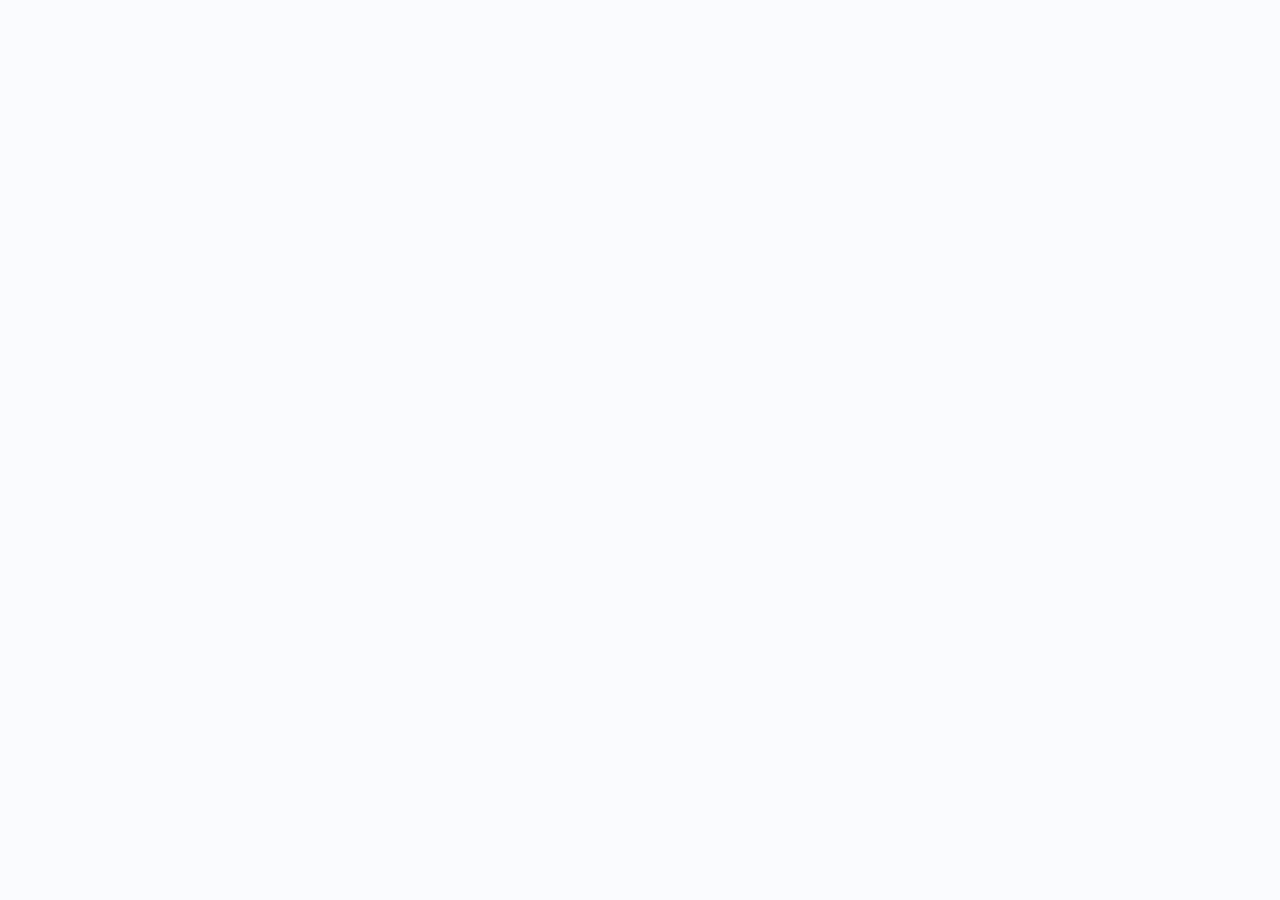
==== index.html @ b671bf77 "Add files via upload" ====
<!DOCTYPE html>
<html lang="en"><head><meta charset="utf-8"><meta name="viewport" content="width=device-width,initial-scale=1">
<title>Bodywise Match</title>
<link rel="preconnect" href="https://fonts.googleapis.com"><link rel="preconnect" href="https://fonts.gstatic.com" crossorigin>
<link href="https://fonts.googleapis.com/css2?family=Poppins:wght@400;500;600;700&display=swap" rel="stylesheet">
<link rel="stylesheet" href="style.css"></head>
<body data-page="index"><div id="root"></div><script src="core.js"></script><script src="app.js"></script></body></html>
---- style.css ----
/* BRAND COLOURS: change these to match bebodywise.com exactly (right-click a colour on the site, choose Inspect). */
:root{--blue:#1b4fd8;--blue-dark:#12338f;--soft:#eef2ff;--ink:#111;--muted:#5f6577;--line:#e4e7f0;--bg:#fafbfe;--warn:#fff3e6;--ok:#e9f8ef}
*{box-sizing:border-box;margin:0;padding:0}
body{font-family:Poppins,system-ui,sans-serif;background:var(--bg);color:var(--ink);line-height:1.55}
a{color:var(--blue)}
.app{display:grid;grid-template-columns:260px 1fr;min-height:100vh}
.side{position:sticky;top:0;height:100vh;background:#fff;border-right:1px solid var(--line);padding:22px 14px;display:flex;flex-direction:column;gap:6px;overflow:auto}
.logo{font-size:1.25rem;font-weight:700;color:var(--ink);text-decoration:none;padding:0 10px 16px;letter-spacing:-.3px}.logo b{color:var(--blue)}
.nv{display:flex;gap:12px;align-items:center;padding:10px 12px;border-radius:12px;text-decoration:none;color:var(--ink)}
.nv i{font-style:normal;width:26px;height:26px;border-radius:50%;background:var(--soft);color:var(--blue-dark);display:grid;place-items:center;font-size:.78rem;font-weight:600;flex:none}
.nv span{font-size:.92rem;font-weight:500;line-height:1.2}.nv small{display:block;color:var(--muted);font-size:.72rem;font-weight:400}
.nv:hover{background:var(--soft)}.nv.on{background:var(--blue);color:#fff}.nv.on i{background:#fff;color:var(--blue)}.nv.on small{color:#dbe4ff}
.sf{margin-top:auto;padding:12px;font-size:.74rem;color:var(--muted)}
.main{min-width:0;display:flex;flex-direction:column}
.bar{display:flex;align-items:center;gap:12px;background:#fff;border-bottom:1px solid var(--line);padding:14px 24px;position:sticky;top:0;z-index:5}
.bar h1{font-size:1.05rem;font-weight:600;flex:1}.bar .st{font-size:.8rem;color:var(--muted)}
.menu{display:none;border:0;background:var(--soft);border-radius:10px;padding:6px 12px;font-size:1.1rem;cursor:pointer}
.prog{height:3px;background:var(--line)}.prog i{display:block;height:100%;background:var(--blue)}
.page{padding:24px;max-width:960px;width:100%;margin:0 auto;flex:1}
footer{background:#111;color:#c9cde0;padding:22px 24px;font-size:.78rem}
h2{font-size:1.15rem;margin:26px 0 12px}h3{font-size:1rem}h4{font-size:.76rem;text-transform:uppercase;letter-spacing:.6px;color:var(--blue-dark);margin-bottom:6px}
.sm{color:var(--muted);font-size:.85rem}
.hero{background:linear-gradient(135deg,var(--blue),var(--blue-dark));color:#fff;border-radius:24px;padding:34px 28px;box-shadow:0 14px 34px rgba(27,79,216,.25)}
.hero h1{font-size:2rem;line-height:1.15;margin:8px 0 12px;max-width:520px}.hero p{max-width:540px;opacity:.92;margin-bottom:22px}
.eyebrow{font-size:.75rem;text-transform:uppercase;letter-spacing:1px;opacity:.8}
.btn{border:0;border-radius:999px;padding:11px 22px;font:inherit;font-weight:600;font-size:.9rem;cursor:pointer;text-decoration:none;display:inline-block;transition:.15s}
.btn:hover:not(:disabled){transform:translateY(-1px);box-shadow:0 5px 14px rgba(27,79,216,.25)}
.p{background:var(--blue);color:#fff}.l{background:#fff;color:var(--blue)}.g{background:#fff;color:var(--blue);border:1.5px solid var(--blue)}.gl{background:transparent;color:#fff;border:1.5px solid #fff}
.btn:disabled{opacity:.4;cursor:not-allowed}
.grid{display:grid;grid-template-columns:repeat(auto-fit,minmax(210px,1fr));gap:14px}
.card{background:#fff;border:1px solid var(--line);border-radius:18px;padding:18px;margin-bottom:14px;box-shadow:0 2px 10px rgba(17,17,17,.04)}
.grid .card{margin:0}
.step{text-decoration:none;color:var(--ink);display:flex;flex-direction:column;gap:6px}.step:hover{border-color:var(--blue)}
.step .n{width:30px;height:30px;border-radius:50%;background:var(--soft);color:var(--blue-dark);display:grid;place-items:center;font-weight:600;font-size:.85rem}
.step.done .n{background:var(--blue);color:#fff}
.hd{display:flex;justify-content:space-between;gap:10px;align-items:flex-start}
.pct{background:var(--soft);color:var(--blue-dark);font-weight:700;border-radius:999px;padding:4px 12px;font-size:.85rem}
.mbar{height:7px;background:var(--soft);border-radius:9px;margin:10px 0}.mbar i{display:block;height:100%;background:var(--blue);border-radius:9px}
ul.why{margin:8px 0;padding-left:18px;font-size:.9rem}
.warn{background:var(--warn);border-radius:10px;padding:8px 12px;font-size:.86rem;margin:6px 0}
.note{border-radius:12px;padding:10px 14px;margin-bottom:10px;font-size:.9rem;background:var(--soft)}.note.warn{background:var(--warn)}.note.ok{background:var(--ok)}
.row{display:flex;gap:8px;flex-wrap:wrap;margin-top:12px}
.tag{display:inline-block;background:var(--soft);color:var(--blue-dark);border-radius:99px;padding:3px 11px;margin:0 6px 6px 0;font-size:.8rem}
.opts{display:flex;flex-wrap:wrap;gap:10px;margin:12px 0 22px}
.chip{border:1.5px solid var(--line);background:#fff;border-radius:999px;padding:10px 16px;font:inherit;font-size:.9rem;cursor:pointer}.chip:hover{border-color:var(--blue)}
.chip.on{background:var(--blue);border-color:var(--blue);color:#fff}
.q{max-width:640px}.qb{height:6px;background:var(--line);border-radius:9px;margin:4px 0 22px}.qb i{display:block;height:100%;background:var(--blue);border-radius:9px;transition:.3s}
.nav{display:flex;justify-content:space-between}
.sec{padding:12px 0;border-top:1px solid var(--line)}.sec:first-of-type{border-top:0}
.how{background:var(--soft);border-radius:12px;padding:10px 14px;margin-bottom:14px;font-size:.88rem}.how summary{cursor:pointer;font-weight:600;color:var(--blue-dark)}.how p{margin-top:8px}
.tot{display:flex;justify-content:space-between;align-items:center;gap:10px;flex-wrap:wrap;background:var(--soft);border-radius:14px;padding:12px 16px;margin-bottom:14px;font-weight:600}
.wk{display:grid;grid-template-columns:54px 1fr;gap:10px;padding:8px 0;border-top:1px solid var(--line);font-size:.88rem}.wk b{color:var(--blue-dark)}
.fb{display:grid;grid-template-columns:190px 1fr 40px;gap:10px;align-items:center;font-size:.88rem;margin:8px 0}.fb .mbar{margin:0}
details.qa{background:#fff;border:1px solid var(--line);border-radius:14px;padding:12px 16px;margin-bottom:10px}details.qa summary{cursor:pointer;font-weight:600}details.qa p{margin-top:8px;font-size:.9rem}
.seg h3{color:var(--blue-dark)}.seg p{font-size:.88rem;margin-top:6px}
:focus-visible{outline:3px solid #7fa0ff;outline-offset:2px}
.card{animation:in .35s ease both}@keyframes in{from{opacity:0;transform:translateY(6px)}to{opacity:1;transform:none}}
@media(max-width:860px){.app{display:block}.menu{display:inline-block}.side{position:fixed;left:0;top:0;width:270px;z-index:20;transform:translateX(-100%);transition:.25s}.side.open{transform:none;box-shadow:0 0 40px rgba(0,0,0,.25)}.page{padding:16px}.hero h1{font-size:1.6rem}.fb{grid-template-columns:1fr 40px}.fb span:first-child{grid-column:1/-1}}
@media print{.side,.bar,.prog,.btn,footer,.menu{display:none!important}.app{display:block}}
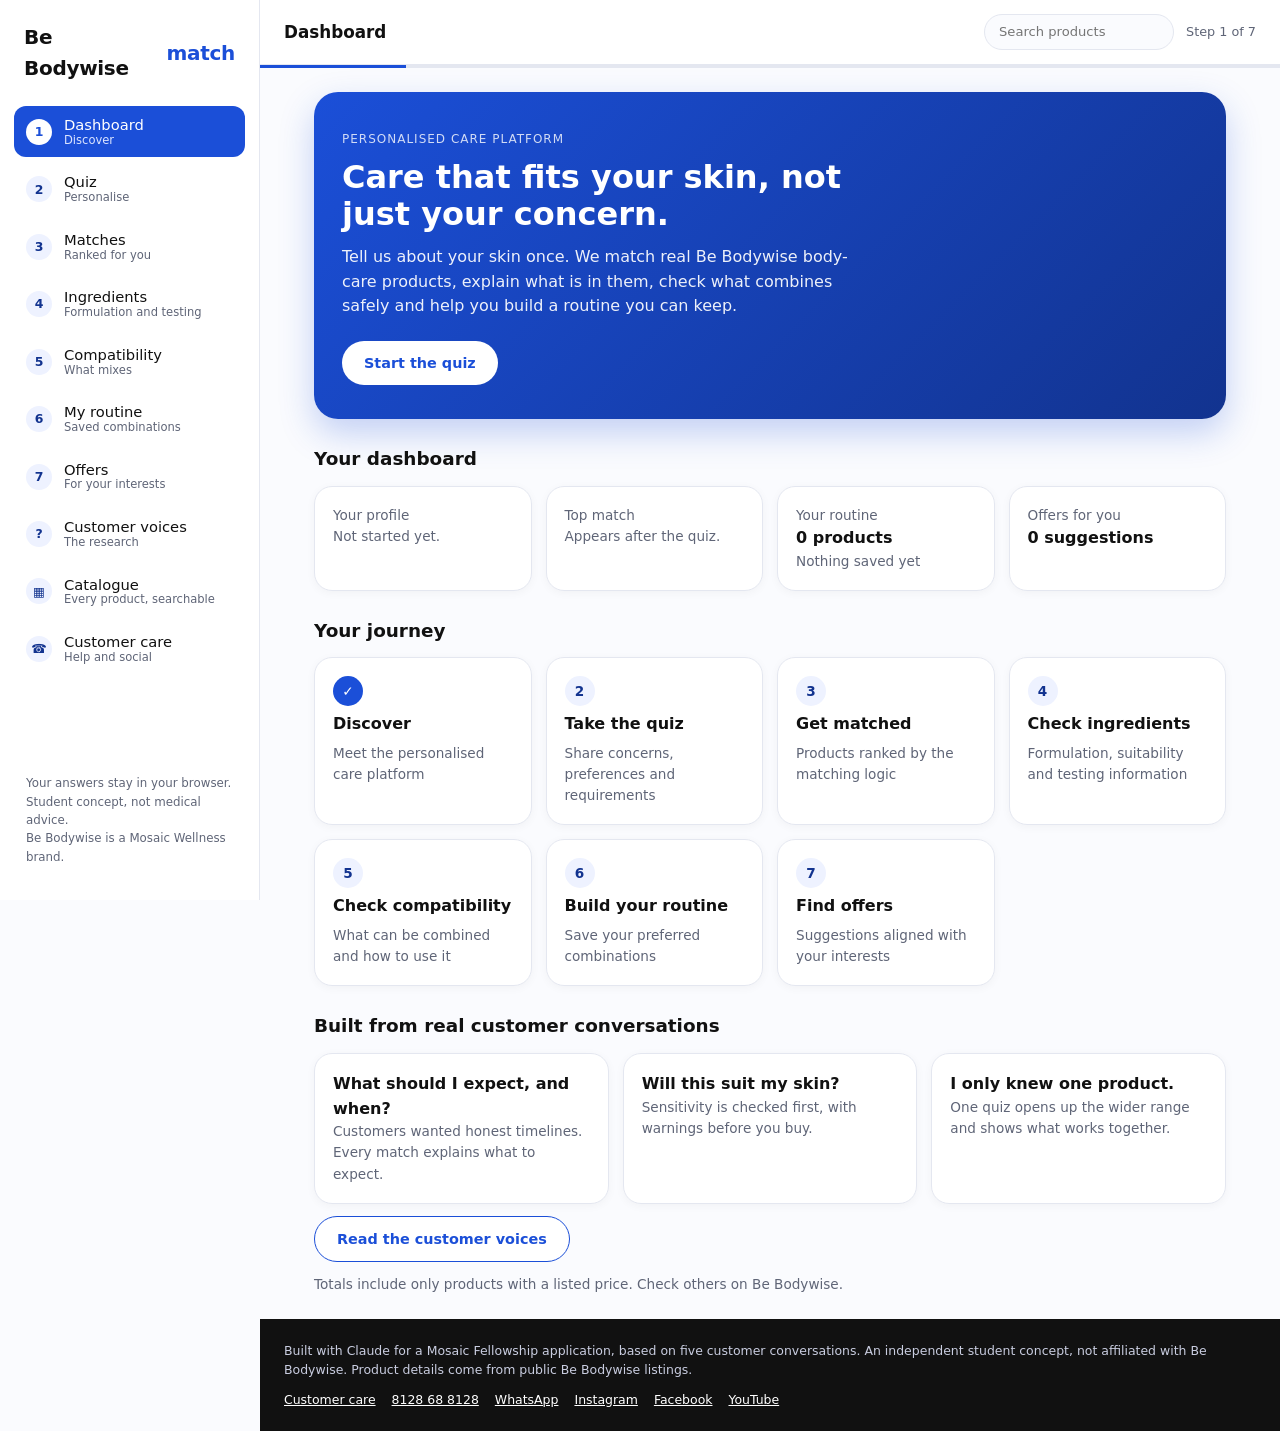
==== commit e576b124: "Load dashboard image and logo styles" ====
--- a/index.html
+++ b/index.html
@@ -3,5 +3,5 @@
 <title>Bodywise Match</title>
 <link rel="preconnect" href="https://fonts.googleapis.com"><link rel="preconnect" href="https://fonts.gstatic.com" crossorigin>
 <link href="https://fonts.googleapis.com/css2?family=Poppins:wght@400;500;600;700&display=swap" rel="stylesheet">
-<link rel="stylesheet" href="style.css"></head>
+<link rel="stylesheet" href="style.css"><link rel="stylesheet" href="dashboard-images.css"></head>
 <body data-page="index"><div id="root"></div><script src="core.js"></script><script src="app.js"></script></body></html>
--- a/style.css
+++ b/style.css
@@ -57,3 +57,12 @@
 .card{animation:in .35s ease both}@keyframes in{from{opacity:0;transform:translateY(6px)}to{opacity:1;transform:none}}
 @media(max-width:860px){.app{display:block}.menu{display:inline-block}.side{position:fixed;left:0;top:0;width:270px;z-index:20;transform:translateX(-100%);transition:.25s}.side.open{transform:none;box-shadow:0 0 40px rgba(0,0,0,.25)}.page{padding:16px}.hero h1{font-size:1.6rem}.fb{grid-template-columns:1fr 40px}.fb span:first-child{grid-column:1/-1}}
 @media print{.side,.bar,.prog,.btn,footer,.menu{display:none!important}.app{display:block}}
+/* ---- additions for logo, search, catalogue, customer care ---- */
+.logo{display:flex;align-items:center;gap:8px}.logo img.lg{height:34px;width:auto}.logo b{margin-left:-3px}
+.sbox{width:100%;border:1.5px solid var(--line);border-radius:999px;padding:11px 18px;font:inherit;font-size:.9rem;background:#fff;margin:6px 0 4px}
+.sbox:focus,.tsearch:focus{outline:none;border-color:var(--blue)}
+.tsearch{border:1.5px solid var(--line);border-radius:999px;padding:7px 14px;font:inherit;font-size:.82rem;width:190px;background:var(--bg)}
+.pkbox{max-height:210px;overflow:auto;border:1px solid var(--line);border-radius:14px;padding:10px 10px 0;background:#fff;margin-bottom:18px}
+.pkbox .chip{margin:0 8px 8px 0;padding:8px 14px;font-size:.85rem}
+footer .fl{margin-top:10px;display:flex;gap:16px;flex-wrap:wrap}footer .fl a{color:#fff}
+@media(max-width:860px){.tsearch{width:120px}}
